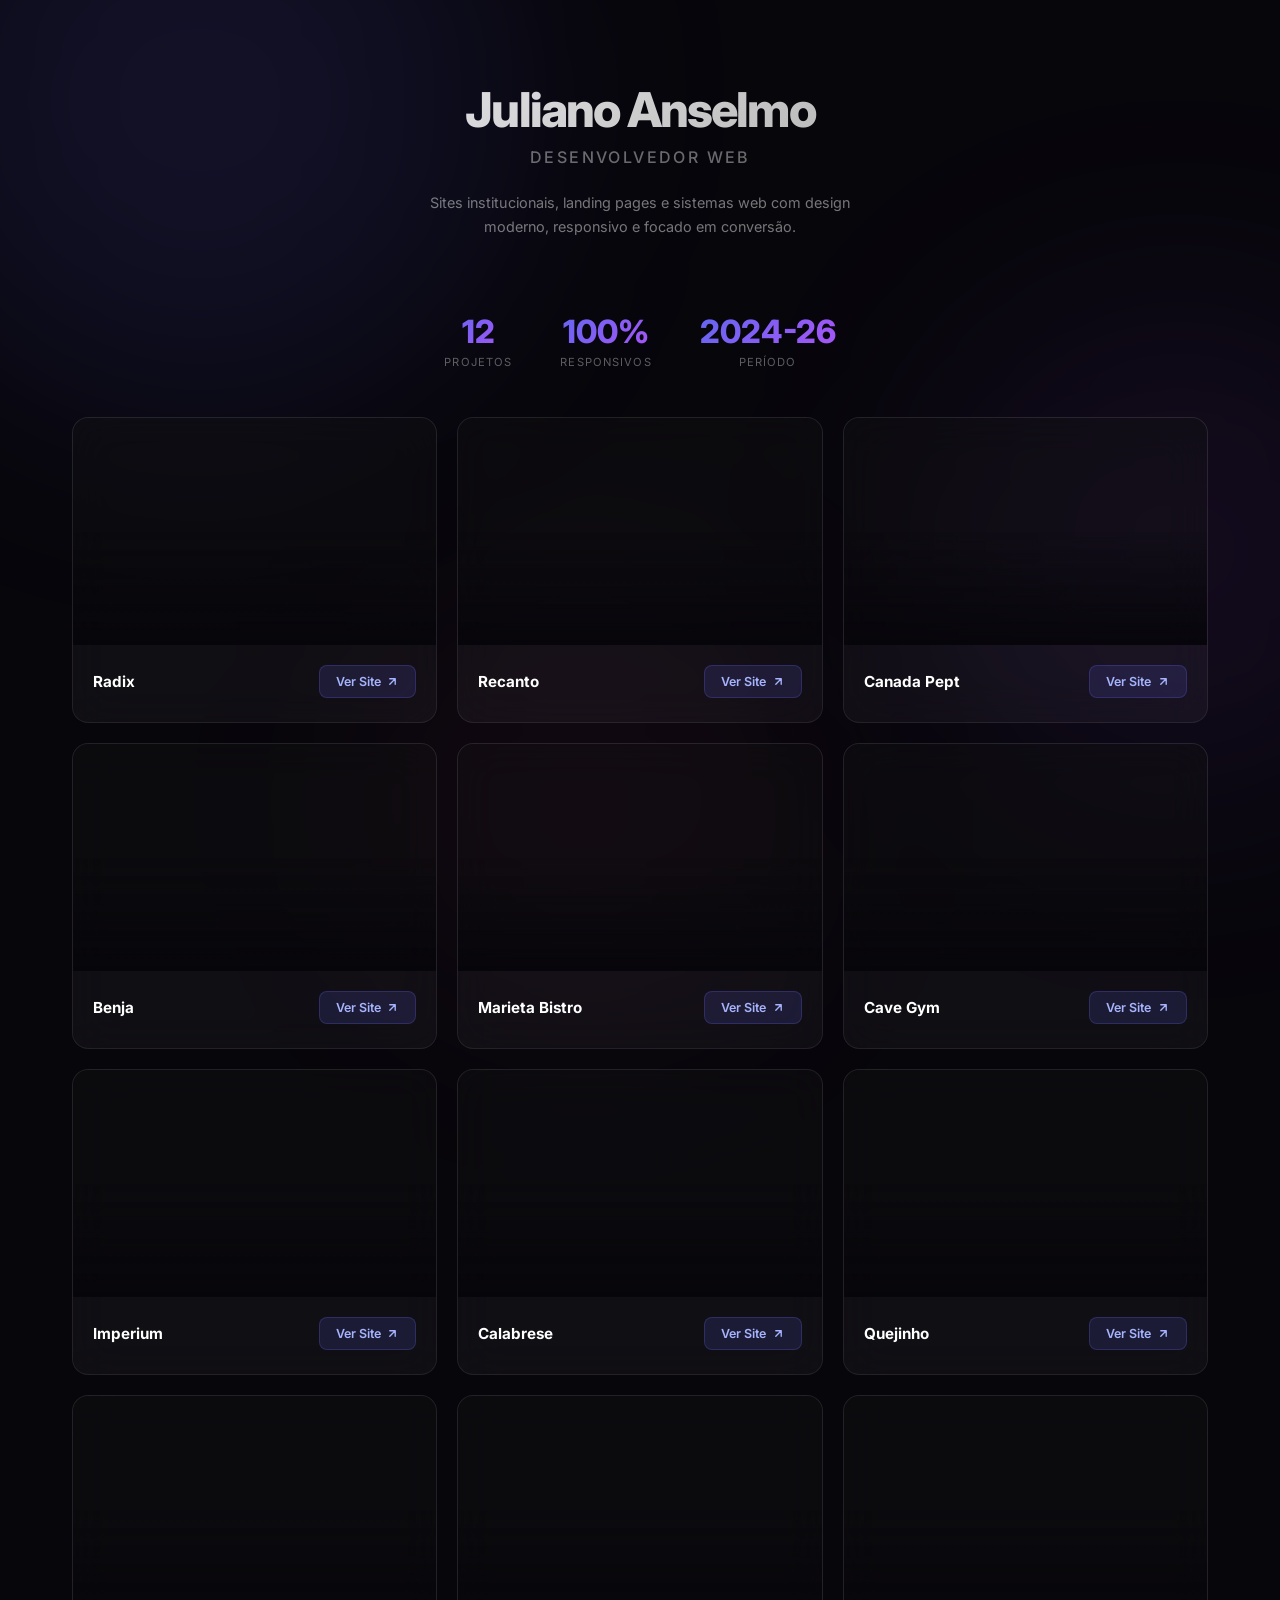
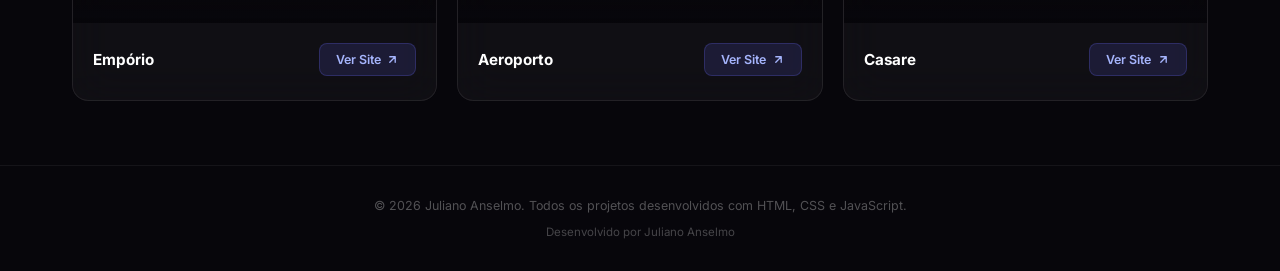
==== index.html @ f061ccf8 "Adiciona crédito 'Desenvolvido por Juliano Anselmo' no rodapé Link direciona para o portfólio. Estil" ====
<!DOCTYPE html>
<html lang="pt-BR">
<head>
  <meta charset="UTF-8">
  <meta name="viewport" content="width=device-width, initial-scale=1.0">
  <title>Portfólio — Juliano Anselmo</title>
  <meta name="description" content="Portfólio de desenvolvimento web de Juliano Anselmo. Sites institucionais, landing pages e sistemas web.">
  <link rel="stylesheet" href="style.css">
</head>
<body>

  <div class="bg-glow bg-glow--1"></div>
  <div class="bg-glow bg-glow--2"></div>
  <div class="bg-glow bg-glow--3"></div>

  <header class="header">
    <h1 class="header__name">Juliano Anselmo</h1>
    <p class="header__role">Desenvolvedor Web</p>
    <p class="header__desc">Sites institucionais, landing pages e sistemas web com design moderno, responsivo e focado em conversão.</p>
  </header>

  <div class="counter">
    <div class="counter__item">
      <div class="counter__number">12</div>
      <div class="counter__label">Projetos</div>
    </div>
    <div class="counter__item">
      <div class="counter__number">100%</div>
      <div class="counter__label">Responsivos</div>
    </div>
    <div class="counter__item">
      <div class="counter__number">2024-26</div>
      <div class="counter__label">Período</div>
    </div>
  </div>

  <main class="grid">

    <div class="card">
      <div class="card__preview">
        <iframe class="card__iframe" src="https://julianoanselmo.github.io/radix/" loading="lazy" sandbox="allow-same-origin" title="Radix"></iframe>
        <div class="card__overlay"></div>
      </div>
      <div class="card__body">
        <div>
          <div class="card__name">Radix</div>

        </div>
        <a href="https://julianoanselmo.github.io/radix/" target="_blank" rel="noopener" class="card__btn">
          Ver Site
          <svg viewBox="0 0 24 24" fill="none" stroke="currentColor" stroke-width="2.5" stroke-linecap="round" stroke-linejoin="round"><path d="M7 17L17 7M17 7H7M17 7V17"/></svg>
        </a>
      </div>
    </div>

    <div class="card">
      <div class="card__preview">
        <iframe class="card__iframe" src="https://julianoanselmo.github.io/recanto/" loading="lazy" sandbox="allow-same-origin" title="Recanto"></iframe>
        <div class="card__overlay"></div>
      </div>
      <div class="card__body">
        <div>
          <div class="card__name">Recanto</div>

        </div>
        <a href="https://julianoanselmo.github.io/recanto/" target="_blank" rel="noopener" class="card__btn">
          Ver Site
          <svg viewBox="0 0 24 24" fill="none" stroke="currentColor" stroke-width="2.5" stroke-linecap="round" stroke-linejoin="round"><path d="M7 17L17 7M17 7H7M17 7V17"/></svg>
        </a>
      </div>
    </div>

    <div class="card">
      <div class="card__preview">
        <iframe class="card__iframe" src="https://julianoanselmo.github.io/canada/" loading="lazy" sandbox="allow-same-origin" title="Canada Pept"></iframe>
        <div class="card__overlay"></div>
      </div>
      <div class="card__body">
        <div>
          <div class="card__name">Canada Pept</div>

        </div>
        <a href="https://julianoanselmo.github.io/canada/" target="_blank" rel="noopener" class="card__btn">
          Ver Site
          <svg viewBox="0 0 24 24" fill="none" stroke="currentColor" stroke-width="2.5" stroke-linecap="round" stroke-linejoin="round"><path d="M7 17L17 7M17 7H7M17 7V17"/></svg>
        </a>
      </div>
    </div>

    <div class="card">
      <div class="card__preview">
        <iframe class="card__iframe" src="https://julianoanselmo.github.io/benja/" loading="lazy" sandbox="allow-same-origin" title="Benja"></iframe>
        <div class="card__overlay"></div>
      </div>
      <div class="card__body">
        <div>
          <div class="card__name">Benja</div>

        </div>
        <a href="https://julianoanselmo.github.io/benja/" target="_blank" rel="noopener" class="card__btn">
          Ver Site
          <svg viewBox="0 0 24 24" fill="none" stroke="currentColor" stroke-width="2.5" stroke-linecap="round" stroke-linejoin="round"><path d="M7 17L17 7M17 7H7M17 7V17"/></svg>
        </a>
      </div>
    </div>

    <div class="card">
      <div class="card__preview">
        <iframe class="card__iframe" src="https://julianoanselmo.github.io/marietabistro/" loading="lazy" sandbox="allow-same-origin" title="Marieta Bistro"></iframe>
        <div class="card__overlay"></div>
      </div>
      <div class="card__body">
        <div>
          <div class="card__name">Marieta Bistro</div>

        </div>
        <a href="https://julianoanselmo.github.io/marietabistro/" target="_blank" rel="noopener" class="card__btn">
          Ver Site
          <svg viewBox="0 0 24 24" fill="none" stroke="currentColor" stroke-width="2.5" stroke-linecap="round" stroke-linejoin="round"><path d="M7 17L17 7M17 7H7M17 7V17"/></svg>
        </a>
      </div>
    </div>

    <div class="card">
      <div class="card__preview">
        <iframe class="card__iframe" src="https://julianoanselmo.github.io/cavegym/" loading="lazy" sandbox="allow-same-origin" title="Cave Gym"></iframe>
        <div class="card__overlay"></div>
      </div>
      <div class="card__body">
        <div>
          <div class="card__name">Cave Gym</div>

        </div>
        <a href="https://julianoanselmo.github.io/cavegym/" target="_blank" rel="noopener" class="card__btn">
          Ver Site
          <svg viewBox="0 0 24 24" fill="none" stroke="currentColor" stroke-width="2.5" stroke-linecap="round" stroke-linejoin="round"><path d="M7 17L17 7M17 7H7M17 7V17"/></svg>
        </a>
      </div>
    </div>

    <div class="card">
      <div class="card__preview">
        <iframe class="card__iframe" src="https://julianoanselmo.github.io/imperium/" loading="lazy" sandbox="allow-same-origin" title="Imperium"></iframe>
        <div class="card__overlay"></div>
      </div>
      <div class="card__body">
        <div>
          <div class="card__name">Imperium</div>

        </div>
        <a href="https://julianoanselmo.github.io/imperium/" target="_blank" rel="noopener" class="card__btn">
          Ver Site
          <svg viewBox="0 0 24 24" fill="none" stroke="currentColor" stroke-width="2.5" stroke-linecap="round" stroke-linejoin="round"><path d="M7 17L17 7M17 7H7M17 7V17"/></svg>
        </a>
      </div>
    </div>

    <div class="card">
      <div class="card__preview">
        <iframe class="card__iframe" src="https://julianoanselmo.github.io/calabrese/" loading="lazy" sandbox="allow-same-origin" title="Calabrese"></iframe>
        <div class="card__overlay"></div>
      </div>
      <div class="card__body">
        <div>
          <div class="card__name">Calabrese</div>

        </div>
        <a href="https://julianoanselmo.github.io/calabrese/" target="_blank" rel="noopener" class="card__btn">
          Ver Site
          <svg viewBox="0 0 24 24" fill="none" stroke="currentColor" stroke-width="2.5" stroke-linecap="round" stroke-linejoin="round"><path d="M7 17L17 7M17 7H7M17 7V17"/></svg>
        </a>
      </div>
    </div>

    <div class="card">
      <div class="card__preview">
        <iframe class="card__iframe" src="https://julianoanselmo.github.io/quejinho/" loading="lazy" sandbox="allow-same-origin" title="Quejinho"></iframe>
        <div class="card__overlay"></div>
      </div>
      <div class="card__body">
        <div>
          <div class="card__name">Quejinho</div>

        </div>
        <a href="https://julianoanselmo.github.io/quejinho/" target="_blank" rel="noopener" class="card__btn">
          Ver Site
          <svg viewBox="0 0 24 24" fill="none" stroke="currentColor" stroke-width="2.5" stroke-linecap="round" stroke-linejoin="round"><path d="M7 17L17 7M17 7H7M17 7V17"/></svg>
        </a>
      </div>
    </div>

    <div class="card">
      <div class="card__preview">
        <iframe class="card__iframe" src="https://julianoanselmo.github.io/emporio/" loading="lazy" sandbox="allow-same-origin" title="Empório"></iframe>
        <div class="card__overlay"></div>
      </div>
      <div class="card__body">
        <div>
          <div class="card__name">Empório</div>

        </div>
        <a href="https://julianoanselmo.github.io/emporio/" target="_blank" rel="noopener" class="card__btn">
          Ver Site
          <svg viewBox="0 0 24 24" fill="none" stroke="currentColor" stroke-width="2.5" stroke-linecap="round" stroke-linejoin="round"><path d="M7 17L17 7M17 7H7M17 7V17"/></svg>
        </a>
      </div>
    </div>

    <div class="card">
      <div class="card__preview">
        <iframe class="card__iframe" src="https://julianoanselmo.github.io/aeroporto/" loading="lazy" sandbox="allow-same-origin" title="Aeroporto"></iframe>
        <div class="card__overlay"></div>
      </div>
      <div class="card__body">
        <div>
          <div class="card__name">Aeroporto</div>

        </div>
        <a href="https://julianoanselmo.github.io/aeroporto/" target="_blank" rel="noopener" class="card__btn">
          Ver Site
          <svg viewBox="0 0 24 24" fill="none" stroke="currentColor" stroke-width="2.5" stroke-linecap="round" stroke-linejoin="round"><path d="M7 17L17 7M17 7H7M17 7V17"/></svg>
        </a>
      </div>
    </div>

    <div class="card">
      <div class="card__preview">
        <iframe class="card__iframe" src="https://julianoanselmo.github.io/casare/" loading="lazy" sandbox="allow-same-origin" title="Casare"></iframe>
        <div class="card__overlay"></div>
      </div>
      <div class="card__body">
        <div>
          <div class="card__name">Casare</div>

        </div>
        <a href="https://julianoanselmo.github.io/casare/" target="_blank" rel="noopener" class="card__btn">
          Ver Site
          <svg viewBox="0 0 24 24" fill="none" stroke="currentColor" stroke-width="2.5" stroke-linecap="round" stroke-linejoin="round"><path d="M7 17L17 7M17 7H7M17 7V17"/></svg>
        </a>
      </div>
    </div>

  </main>

  <footer class="footer">
    <p>&copy; 2026 Juliano Anselmo. Todos os projetos desenvolvidos com HTML, CSS e JavaScript.</p>
    <p class="footer__dev"><a href="https://julianoanselmo.github.io/portifolio/" target="_blank" rel="noopener">Desenvolvido por Juliano Anselmo</a></p>
  </footer>

</body>
</html>
---- style.css ----
@import url('https://fonts.googleapis.com/css2?family=Inter:wght@400;500;600;700;800&display=swap');

* { box-sizing: border-box; margin: 0; padding: 0; }

:root {
  --bg: #07060b;
  --text: #f0f0f5;
  --text-muted: rgba(255,255,255,0.4);
  --glass: rgba(255,255,255,0.04);
  --glass-border: rgba(255,255,255,0.08);
  --accent: #6366f1;
  --accent-light: #a5b4fc;
  --radius: 16px;
}

body {
  font-family: 'Inter', sans-serif;
  background: var(--bg);
  color: var(--text);
  -webkit-font-smoothing: antialiased;
  min-height: 100vh;
  overflow-x: hidden;
}

/* Background gradient blobs */
.bg-glow {
  position: fixed;
  border-radius: 50%;
  filter: blur(120px);
  pointer-events: none;
  z-index: 0;
}

.bg-glow--1 {
  width: 600px;
  height: 600px;
  top: -200px;
  left: -100px;
  background: rgba(99,102,241,0.12);
}

.bg-glow--2 {
  width: 500px;
  height: 500px;
  top: 300px;
  right: -150px;
  background: rgba(168,85,247,0.08);
}

.bg-glow--3 {
  width: 400px;
  height: 400px;
  bottom: -100px;
  left: 30%;
  background: rgba(236,72,153,0.06);
}

/* Header */
.header {
  position: relative;
  z-index: 1;
  text-align: center;
  padding: 5rem 2rem 2rem;
}

.header__name {
  font-size: 3rem;
  font-weight: 800;
  letter-spacing: -0.04em;
  background: linear-gradient(135deg, #ffffff 0%, rgba(255,255,255,0.6) 100%);
  -webkit-background-clip: text;
  -webkit-text-fill-color: transparent;
  background-clip: text;
}

.header__role {
  font-size: 1rem;
  color: var(--text-muted);
  margin-top: 0.5rem;
  font-weight: 500;
  text-transform: uppercase;
  letter-spacing: 0.15em;
}

.header__desc {
  max-width: 480px;
  margin: 1.5rem auto 0;
  color: rgba(255,255,255,0.45);
  font-size: 0.9rem;
  line-height: 1.7;
}

/* Counter */
.counter {
  position: relative;
  z-index: 1;
  display: flex;
  justify-content: center;
  gap: 3rem;
  padding: 2.5rem 2rem 3rem;
}

.counter__item {
  text-align: center;
}

.counter__number {
  font-size: 2rem;
  font-weight: 800;
  background: linear-gradient(135deg, #6366f1, #a855f7);
  -webkit-background-clip: text;
  -webkit-text-fill-color: transparent;
  background-clip: text;
}

.counter__label {
  font-size: 0.7rem;
  color: rgba(255,255,255,0.35);
  text-transform: uppercase;
  letter-spacing: 0.1em;
  margin-top: 0.25rem;
}

/* Grid */
.grid {
  position: relative;
  z-index: 1;
  max-width: 1200px;
  margin: 0 auto;
  padding: 0 2rem 4rem;
  display: grid;
  grid-template-columns: repeat(3, 1fr);
  gap: 1.25rem;
}

/* Card */
.card {
  background: var(--glass);
  backdrop-filter: blur(20px);
  -webkit-backdrop-filter: blur(20px);
  border: 1px solid var(--glass-border);
  border-radius: var(--radius);
  overflow: hidden;
  transition: transform 0.4s cubic-bezier(0.16,1,0.3,1), border-color 0.3s ease, box-shadow 0.4s ease;
}

.card:hover {
  transform: translateY(-8px);
  border-color: rgba(99,102,241,0.4);
  box-shadow: 0 20px 60px rgba(99,102,241,0.15), 0 0 0 1px rgba(99,102,241,0.1);
}

.card__preview {
  position: relative;
  width: 100%;
  aspect-ratio: 16/10;
  overflow: hidden;
  background: rgba(0,0,0,0.3);
}

.card__iframe {
  width: 200%;
  height: 200%;
  border: none;
  transform: scale(0.5);
  transform-origin: top left;
  pointer-events: none;
}

.card__overlay {
  position: absolute;
  inset: 0;
  background: linear-gradient(180deg, transparent 50%, rgba(7,6,11,0.9) 100%);
}

.card__body {
  padding: 1.25rem 1.25rem 1.5rem;
  display: flex;
  align-items: center;
  justify-content: space-between;
  gap: 1rem;
}

.card__name {
  font-size: 0.95rem;
  font-weight: 700;
  color: #fff;
}

.card__btn {
  display: inline-flex;
  align-items: center;
  gap: 0.35rem;
  padding: 0.5rem 1rem;
  background: rgba(99,102,241,0.15);
  color: var(--accent-light);
  font-size: 0.78rem;
  font-weight: 600;
  border-radius: 8px;
  text-decoration: none;
  white-space: nowrap;
  border: 1px solid rgba(99,102,241,0.25);
  transition: all 0.25s ease;
  flex-shrink: 0;
}

.card__btn:hover {
  background: rgba(99,102,241,0.3);
  border-color: rgba(99,102,241,0.5);
  color: #fff;
  box-shadow: 0 4px 20px rgba(99,102,241,0.2);
}

.card__btn svg {
  width: 13px;
  height: 13px;
}

/* Footer */
.footer {
  position: relative;
  z-index: 1;
  text-align: center;
  padding: 2rem;
  border-top: 1px solid rgba(255,255,255,0.06);
  color: rgba(255,255,255,0.3);
  font-size: 0.78rem;
}

.footer__dev {
  margin-top: 0.75rem;
  font-size: 0.72rem;
}

.footer__dev a {
  color: rgba(255,255,255,0.25);
  text-decoration: none;
  transition: color 0.25s ease;
}

.footer__dev a:hover {
  color: var(--accent-light);
}

/* Responsive */
@media (max-width: 900px) {
  .grid {
    grid-template-columns: repeat(2, 1fr);
  }
}

@media (max-width: 580px) {
  .header {
    padding: 3rem 1.25rem 1.5rem;
  }

  .header__name {
    font-size: 2.2rem;
  }

  .header__desc {
    font-size: 0.85rem;
  }

  .counter {
    gap: 2rem;
    padding: 1.5rem 1.25rem 2rem;
  }

  .counter__number {
    font-size: 1.6rem;
  }

  .grid {
    grid-template-columns: 1fr;
    padding: 0 1.25rem 3rem;
    gap: 1rem;
  }

  .card__body {
    flex-direction: column;
    align-items: flex-start;
  }

  .card__btn {
    width: 100%;
    justify-content: center;
  }
}
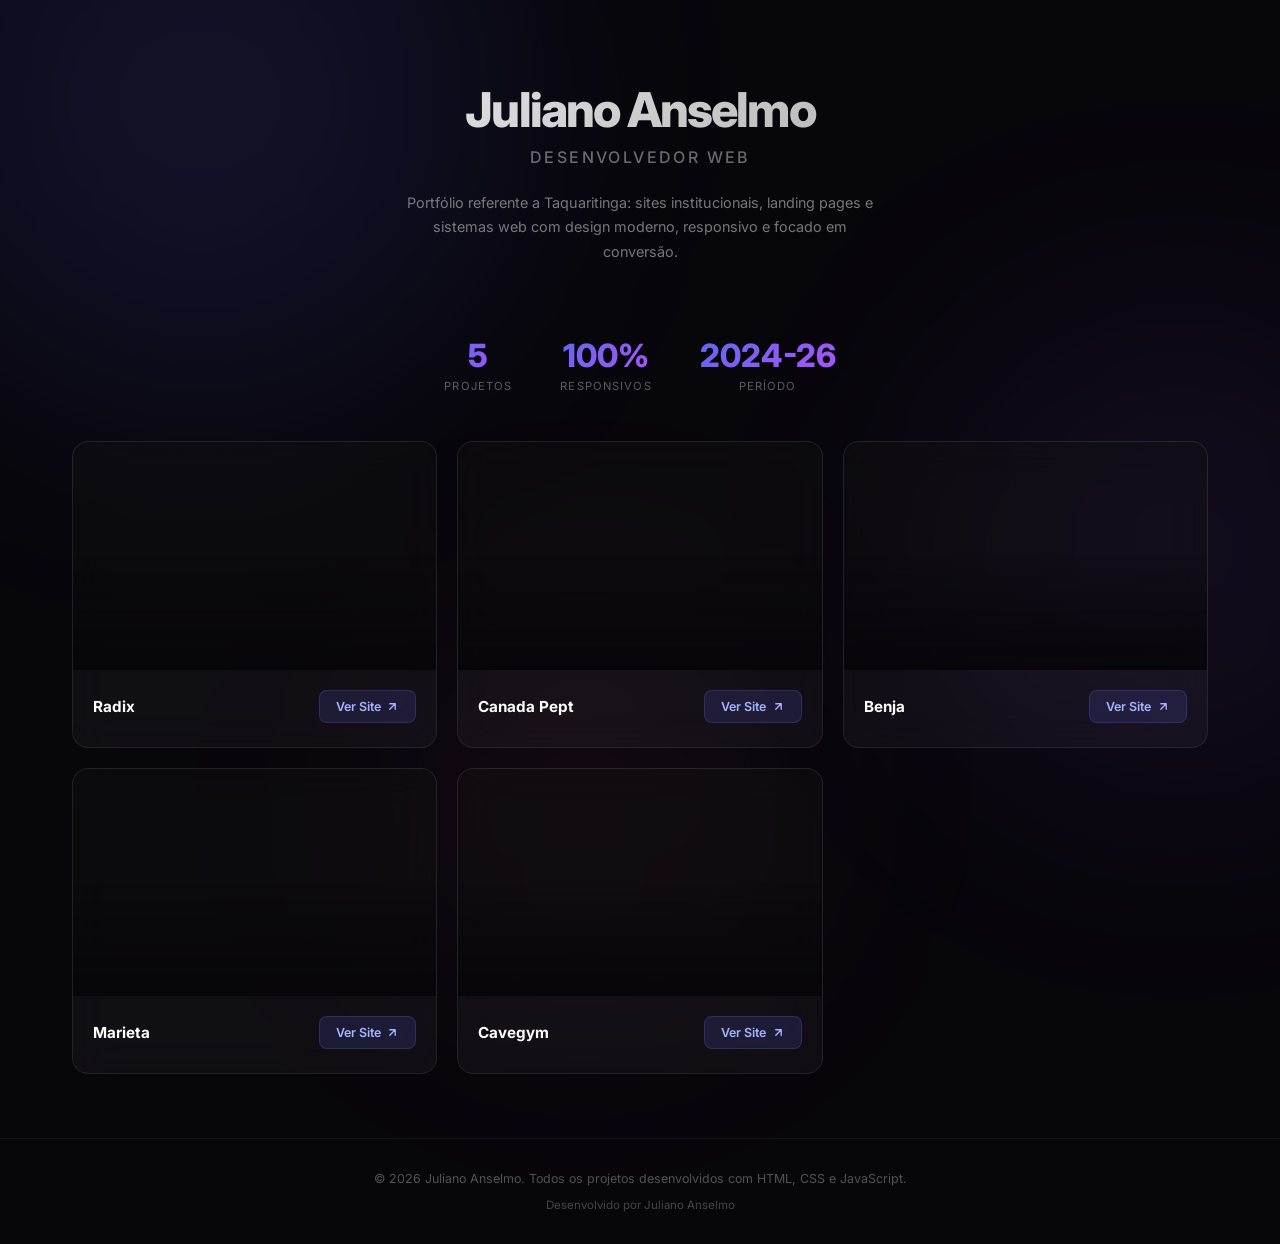
==== commit 1b54e9a7: "Atualiza portfólio para Taquaritinga e seleciona cinco projetos" ====
--- a/index.html
+++ b/index.html
@@ -16,12 +16,12 @@
   <header class="header">
     <h1 class="header__name">Juliano Anselmo</h1>
     <p class="header__role">Desenvolvedor Web</p>
-    <p class="header__desc">Sites institucionais, landing pages e sistemas web com design moderno, responsivo e focado em conversão.</p>
+    <p class="header__desc">Portfólio referente a Taquaritinga: sites institucionais, landing pages e sistemas web com design moderno, responsivo e focado em conversão.</p>
   </header>
 
   <div class="counter">
     <div class="counter__item">
-      <div class="counter__number">12</div>
+      <div class="counter__number">5</div>
       <div class="counter__label">Projetos</div>
     </div>
     <div class="counter__item">
@@ -44,26 +44,8 @@
       <div class="card__body">
         <div>
           <div class="card__name">Radix</div>
-
         </div>
         <a href="https://julianoanselmo.github.io/radix/" target="_blank" rel="noopener" class="card__btn">
-          Ver Site
-          <svg viewBox="0 0 24 24" fill="none" stroke="currentColor" stroke-width="2.5" stroke-linecap="round" stroke-linejoin="round"><path d="M7 17L17 7M17 7H7M17 7V17"/></svg>
-        </a>
-      </div>
-    </div>
-
-    <div class="card">
-      <div class="card__preview">
-        <iframe class="card__iframe" src="https://julianoanselmo.github.io/recanto/" loading="lazy" sandbox="allow-same-origin" title="Recanto"></iframe>
-        <div class="card__overlay"></div>
-      </div>
-      <div class="card__body">
-        <div>
-          <div class="card__name">Recanto</div>
-
-        </div>
-        <a href="https://julianoanselmo.github.io/recanto/" target="_blank" rel="noopener" class="card__btn">
           Ver Site
           <svg viewBox="0 0 24 24" fill="none" stroke="currentColor" stroke-width="2.5" stroke-linecap="round" stroke-linejoin="round"><path d="M7 17L17 7M17 7H7M17 7V17"/></svg>
         </a>
@@ -78,7 +60,6 @@
       <div class="card__body">
         <div>
           <div class="card__name">Canada Pept</div>
-
         </div>
         <a href="https://julianoanselmo.github.io/canada/" target="_blank" rel="noopener" class="card__btn">
           Ver Site
@@ -95,7 +76,6 @@
       <div class="card__body">
         <div>
           <div class="card__name">Benja</div>
-
         </div>
         <a href="https://julianoanselmo.github.io/benja/" target="_blank" rel="noopener" class="card__btn">
           Ver Site
@@ -106,13 +86,12 @@
 
     <div class="card">
       <div class="card__preview">
-        <iframe class="card__iframe" src="https://julianoanselmo.github.io/marietabistro/" loading="lazy" sandbox="allow-same-origin" title="Marieta Bistro"></iframe>
+        <iframe class="card__iframe" src="https://julianoanselmo.github.io/marietabistro/" loading="lazy" sandbox="allow-same-origin" title="Marieta"></iframe>
         <div class="card__overlay"></div>
       </div>
       <div class="card__body">
         <div>
-          <div class="card__name">Marieta Bistro</div>
-
+          <div class="card__name">Marieta</div>
         </div>
         <a href="https://julianoanselmo.github.io/marietabistro/" target="_blank" rel="noopener" class="card__btn">
           Ver Site
@@ -123,117 +102,14 @@
 
     <div class="card">
       <div class="card__preview">
-        <iframe class="card__iframe" src="https://julianoanselmo.github.io/cavegym/" loading="lazy" sandbox="allow-same-origin" title="Cave Gym"></iframe>
+        <iframe class="card__iframe" src="https://julianoanselmo.github.io/cavegym/" loading="lazy" sandbox="allow-same-origin" title="Cavegym"></iframe>
         <div class="card__overlay"></div>
       </div>
       <div class="card__body">
         <div>
-          <div class="card__name">Cave Gym</div>
-
+          <div class="card__name">Cavegym</div>
         </div>
         <a href="https://julianoanselmo.github.io/cavegym/" target="_blank" rel="noopener" class="card__btn">
-          Ver Site
-          <svg viewBox="0 0 24 24" fill="none" stroke="currentColor" stroke-width="2.5" stroke-linecap="round" stroke-linejoin="round"><path d="M7 17L17 7M17 7H7M17 7V17"/></svg>
-        </a>
-      </div>
-    </div>
-
-    <div class="card">
-      <div class="card__preview">
-        <iframe class="card__iframe" src="https://julianoanselmo.github.io/imperium/" loading="lazy" sandbox="allow-same-origin" title="Imperium"></iframe>
-        <div class="card__overlay"></div>
-      </div>
-      <div class="card__body">
-        <div>
-          <div class="card__name">Imperium</div>
-
-        </div>
-        <a href="https://julianoanselmo.github.io/imperium/" target="_blank" rel="noopener" class="card__btn">
-          Ver Site
-          <svg viewBox="0 0 24 24" fill="none" stroke="currentColor" stroke-width="2.5" stroke-linecap="round" stroke-linejoin="round"><path d="M7 17L17 7M17 7H7M17 7V17"/></svg>
-        </a>
-      </div>
-    </div>
-
-    <div class="card">
-      <div class="card__preview">
-        <iframe class="card__iframe" src="https://julianoanselmo.github.io/calabrese/" loading="lazy" sandbox="allow-same-origin" title="Calabrese"></iframe>
-        <div class="card__overlay"></div>
-      </div>
-      <div class="card__body">
-        <div>
-          <div class="card__name">Calabrese</div>
-
-        </div>
-        <a href="https://julianoanselmo.github.io/calabrese/" target="_blank" rel="noopener" class="card__btn">
-          Ver Site
-          <svg viewBox="0 0 24 24" fill="none" stroke="currentColor" stroke-width="2.5" stroke-linecap="round" stroke-linejoin="round"><path d="M7 17L17 7M17 7H7M17 7V17"/></svg>
-        </a>
-      </div>
-    </div>
-
-    <div class="card">
-      <div class="card__preview">
-        <iframe class="card__iframe" src="https://julianoanselmo.github.io/quejinho/" loading="lazy" sandbox="allow-same-origin" title="Quejinho"></iframe>
-        <div class="card__overlay"></div>
-      </div>
-      <div class="card__body">
-        <div>
-          <div class="card__name">Quejinho</div>
-
-        </div>
-        <a href="https://julianoanselmo.github.io/quejinho/" target="_blank" rel="noopener" class="card__btn">
-          Ver Site
-          <svg viewBox="0 0 24 24" fill="none" stroke="currentColor" stroke-width="2.5" stroke-linecap="round" stroke-linejoin="round"><path d="M7 17L17 7M17 7H7M17 7V17"/></svg>
-        </a>
-      </div>
-    </div>
-
-    <div class="card">
-      <div class="card__preview">
-        <iframe class="card__iframe" src="https://julianoanselmo.github.io/emporio/" loading="lazy" sandbox="allow-same-origin" title="Empório"></iframe>
-        <div class="card__overlay"></div>
-      </div>
-      <div class="card__body">
-        <div>
-          <div class="card__name">Empório</div>
-
-        </div>
-        <a href="https://julianoanselmo.github.io/emporio/" target="_blank" rel="noopener" class="card__btn">
-          Ver Site
-          <svg viewBox="0 0 24 24" fill="none" stroke="currentColor" stroke-width="2.5" stroke-linecap="round" stroke-linejoin="round"><path d="M7 17L17 7M17 7H7M17 7V17"/></svg>
-        </a>
-      </div>
-    </div>
-
-    <div class="card">
-      <div class="card__preview">
-        <iframe class="card__iframe" src="https://julianoanselmo.github.io/aeroporto/" loading="lazy" sandbox="allow-same-origin" title="Aeroporto"></iframe>
-        <div class="card__overlay"></div>
-      </div>
-      <div class="card__body">
-        <div>
-          <div class="card__name">Aeroporto</div>
-
-        </div>
-        <a href="https://julianoanselmo.github.io/aeroporto/" target="_blank" rel="noopener" class="card__btn">
-          Ver Site
-          <svg viewBox="0 0 24 24" fill="none" stroke="currentColor" stroke-width="2.5" stroke-linecap="round" stroke-linejoin="round"><path d="M7 17L17 7M17 7H7M17 7V17"/></svg>
-        </a>
-      </div>
-    </div>
-
-    <div class="card">
-      <div class="card__preview">
-        <iframe class="card__iframe" src="https://julianoanselmo.github.io/casare/" loading="lazy" sandbox="allow-same-origin" title="Casare"></iframe>
-        <div class="card__overlay"></div>
-      </div>
-      <div class="card__body">
-        <div>
-          <div class="card__name">Casare</div>
-
-        </div>
-        <a href="https://julianoanselmo.github.io/casare/" target="_blank" rel="noopener" class="card__btn">
           Ver Site
           <svg viewBox="0 0 24 24" fill="none" stroke="currentColor" stroke-width="2.5" stroke-linecap="round" stroke-linejoin="round"><path d="M7 17L17 7M17 7H7M17 7V17"/></svg>
         </a>
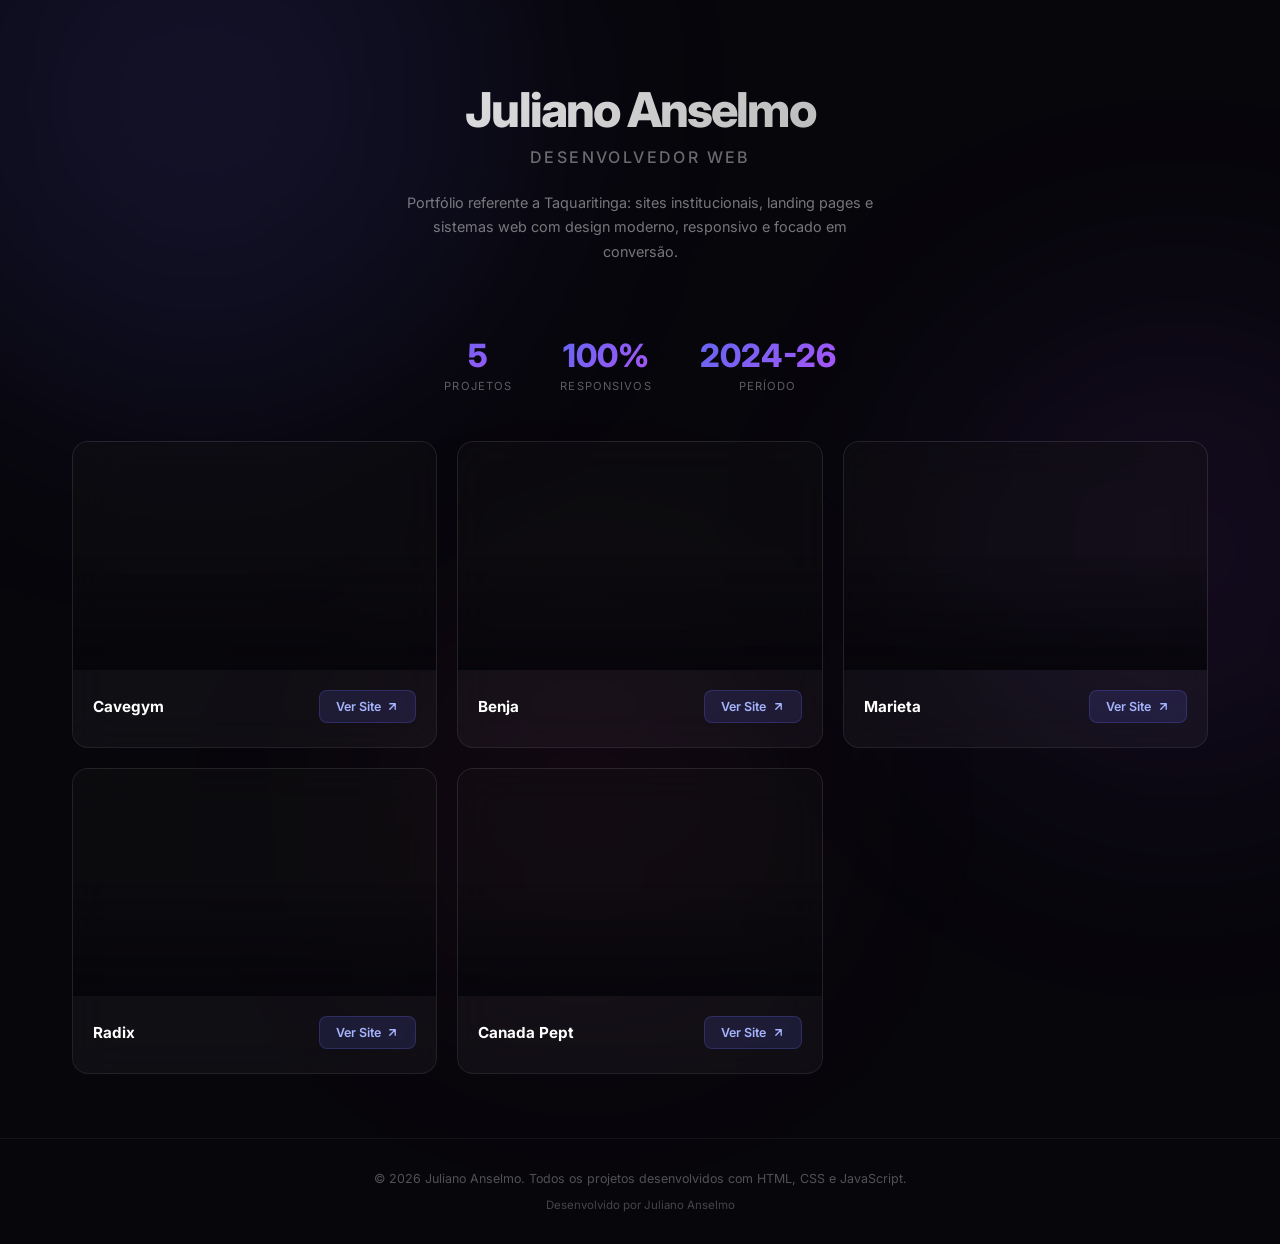
==== commit f9851028: "Reordena cards com Cavegym primeiro e Canada Pept por último" ====
--- a/index.html
+++ b/index.html
@@ -38,30 +38,14 @@
 
     <div class="card">
       <div class="card__preview">
-        <iframe class="card__iframe" src="https://julianoanselmo.github.io/radix/" loading="lazy" sandbox="allow-same-origin" title="Radix"></iframe>
+        <iframe class="card__iframe" src="https://julianoanselmo.github.io/cavegym/" loading="lazy" sandbox="allow-same-origin" title="Cavegym"></iframe>
         <div class="card__overlay"></div>
       </div>
       <div class="card__body">
         <div>
-          <div class="card__name">Radix</div>
+          <div class="card__name">Cavegym</div>
         </div>
-        <a href="https://julianoanselmo.github.io/radix/" target="_blank" rel="noopener" class="card__btn">
-          Ver Site
-          <svg viewBox="0 0 24 24" fill="none" stroke="currentColor" stroke-width="2.5" stroke-linecap="round" stroke-linejoin="round"><path d="M7 17L17 7M17 7H7M17 7V17"/></svg>
-        </a>
-      </div>
-    </div>
-
-    <div class="card">
-      <div class="card__preview">
-        <iframe class="card__iframe" src="https://julianoanselmo.github.io/canada/" loading="lazy" sandbox="allow-same-origin" title="Canada Pept"></iframe>
-        <div class="card__overlay"></div>
-      </div>
-      <div class="card__body">
-        <div>
-          <div class="card__name">Canada Pept</div>
-        </div>
-        <a href="https://julianoanselmo.github.io/canada/" target="_blank" rel="noopener" class="card__btn">
+        <a href="https://julianoanselmo.github.io/cavegym/" target="_blank" rel="noopener" class="card__btn">
           Ver Site
           <svg viewBox="0 0 24 24" fill="none" stroke="currentColor" stroke-width="2.5" stroke-linecap="round" stroke-linejoin="round"><path d="M7 17L17 7M17 7H7M17 7V17"/></svg>
         </a>
@@ -102,14 +86,30 @@
 
     <div class="card">
       <div class="card__preview">
-        <iframe class="card__iframe" src="https://julianoanselmo.github.io/cavegym/" loading="lazy" sandbox="allow-same-origin" title="Cavegym"></iframe>
+        <iframe class="card__iframe" src="https://julianoanselmo.github.io/radix/" loading="lazy" sandbox="allow-same-origin" title="Radix"></iframe>
         <div class="card__overlay"></div>
       </div>
       <div class="card__body">
         <div>
-          <div class="card__name">Cavegym</div>
+          <div class="card__name">Radix</div>
         </div>
-        <a href="https://julianoanselmo.github.io/cavegym/" target="_blank" rel="noopener" class="card__btn">
+        <a href="https://julianoanselmo.github.io/radix/" target="_blank" rel="noopener" class="card__btn">
+          Ver Site
+          <svg viewBox="0 0 24 24" fill="none" stroke="currentColor" stroke-width="2.5" stroke-linecap="round" stroke-linejoin="round"><path d="M7 17L17 7M17 7H7M17 7V17"/></svg>
+        </a>
+      </div>
+    </div>
+
+    <div class="card">
+      <div class="card__preview">
+        <iframe class="card__iframe" src="https://julianoanselmo.github.io/canada/" loading="lazy" sandbox="allow-same-origin" title="Canada Pept"></iframe>
+        <div class="card__overlay"></div>
+      </div>
+      <div class="card__body">
+        <div>
+          <div class="card__name">Canada Pept</div>
+        </div>
+        <a href="https://julianoanselmo.github.io/canada/" target="_blank" rel="noopener" class="card__btn">
           Ver Site
           <svg viewBox="0 0 24 24" fill="none" stroke="currentColor" stroke-width="2.5" stroke-linecap="round" stroke-linejoin="round"><path d="M7 17L17 7M17 7H7M17 7V17"/></svg>
         </a>
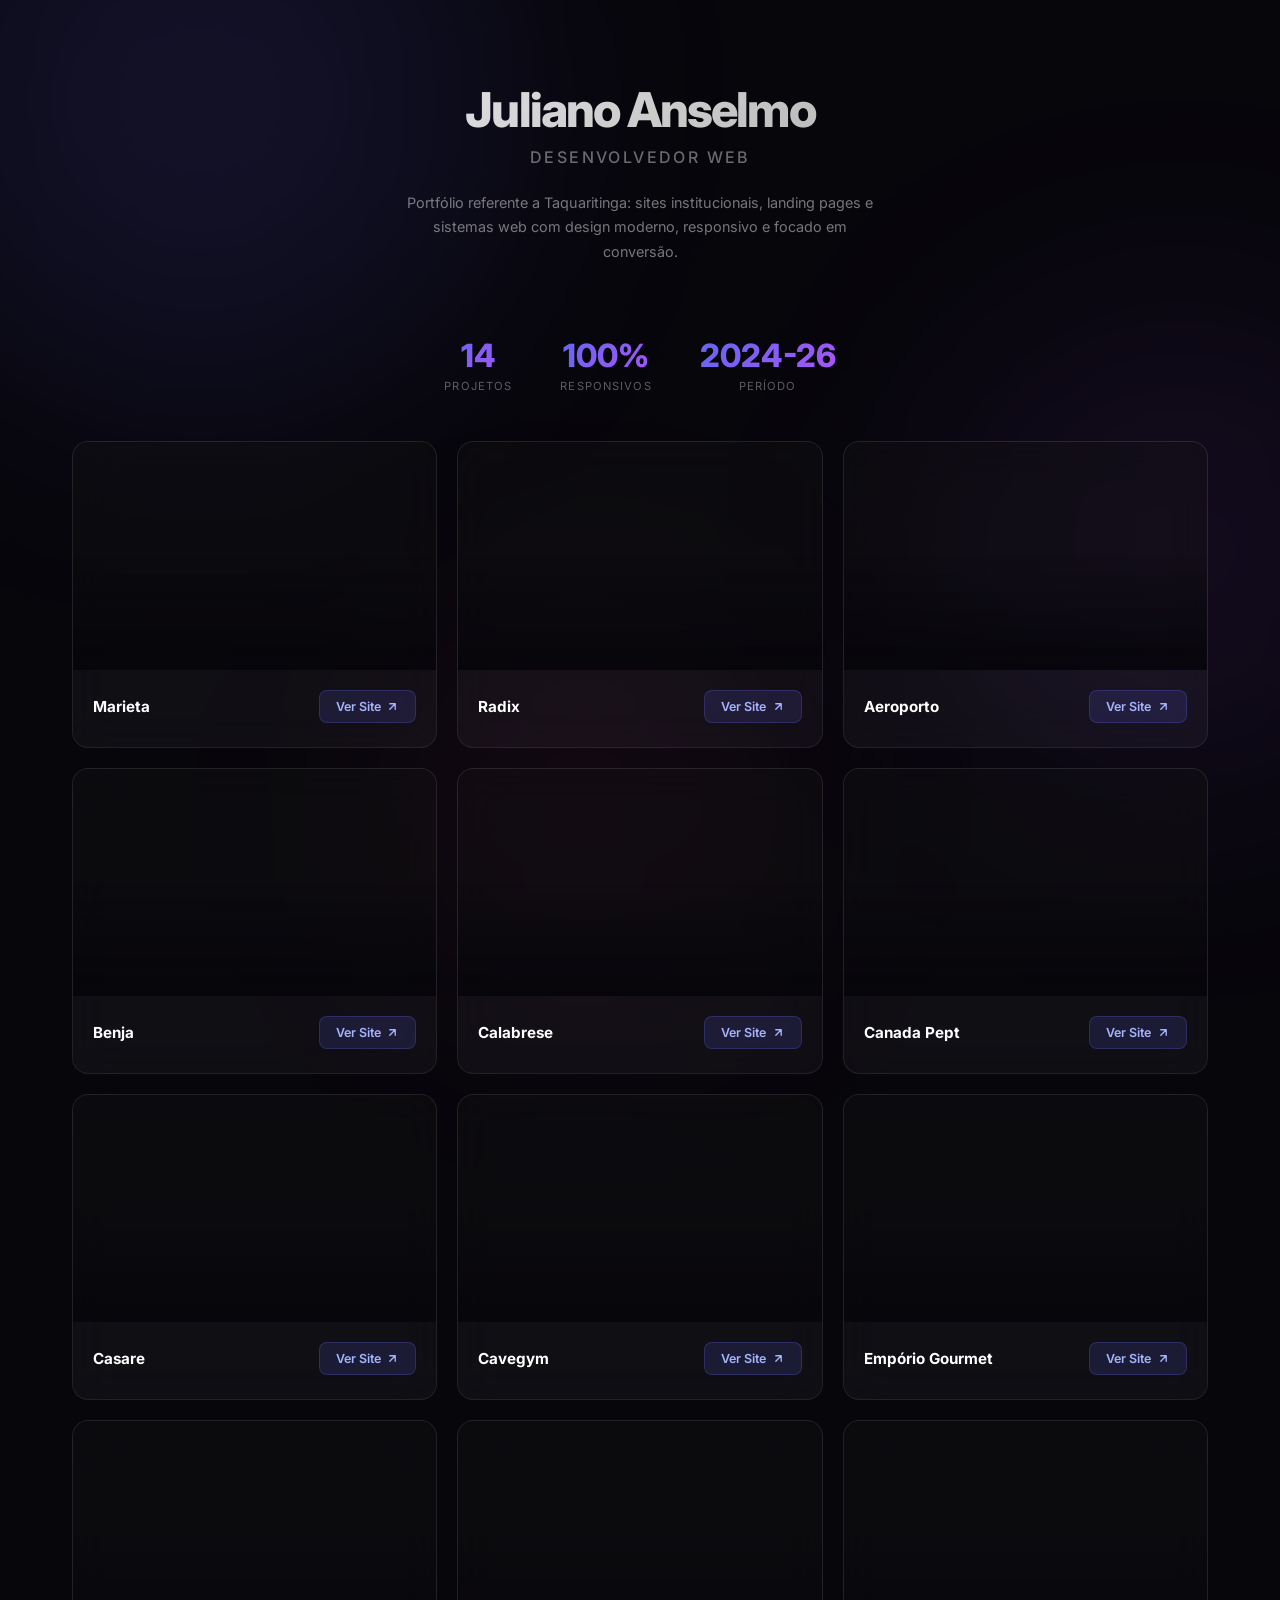
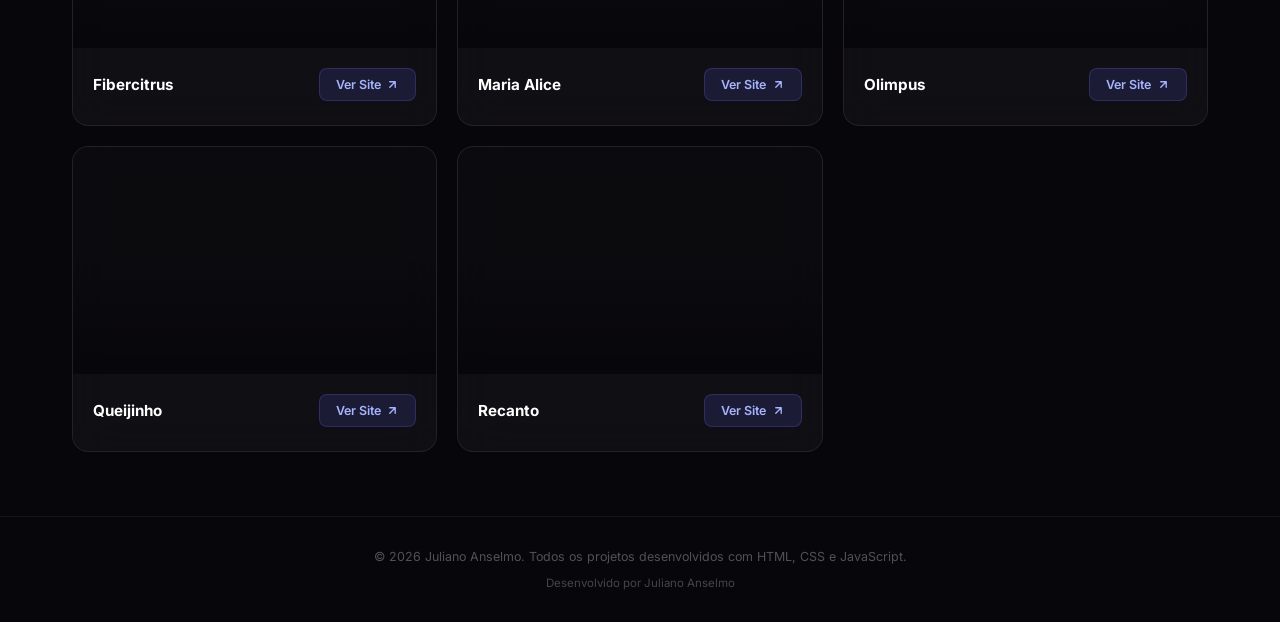
==== commit e67f6d9d: "Adiciona todos os repositórios de clientes e protótipos (exclui Impérios)" ====
--- a/index.html
+++ b/index.html
@@ -21,7 +21,7 @@
 
   <div class="counter">
     <div class="counter__item">
-      <div class="counter__number">5</div>
+      <div class="counter__number">14</div>
       <div class="counter__label">Projetos</div>
     </div>
     <div class="counter__item">
@@ -36,6 +36,120 @@
 
   <main class="grid">
 
+    <!-- Clientes -->
+    <div class="card">
+      <div class="card__preview">
+        <iframe class="card__iframe" src="https://julianoanselmo.github.io/marietabistro/" loading="lazy" sandbox="allow-same-origin" title="Marieta"></iframe>
+        <div class="card__overlay"></div>
+      </div>
+      <div class="card__body">
+        <div>
+          <div class="card__name">Marieta</div>
+        </div>
+        <a href="https://julianoanselmo.github.io/marietabistro/" target="_blank" rel="noopener" class="card__btn">
+          Ver Site
+          <svg viewBox="0 0 24 24" fill="none" stroke="currentColor" stroke-width="2.5" stroke-linecap="round" stroke-linejoin="round"><path d="M7 17L17 7M17 7H7M17 7V17"/></svg>
+        </a>
+      </div>
+    </div>
+
+    <div class="card">
+      <div class="card__preview">
+        <iframe class="card__iframe" src="https://julianoanselmo.github.io/radix/" loading="lazy" sandbox="allow-same-origin" title="Radix"></iframe>
+        <div class="card__overlay"></div>
+      </div>
+      <div class="card__body">
+        <div>
+          <div class="card__name">Radix</div>
+        </div>
+        <a href="https://julianoanselmo.github.io/radix/" target="_blank" rel="noopener" class="card__btn">
+          Ver Site
+          <svg viewBox="0 0 24 24" fill="none" stroke="currentColor" stroke-width="2.5" stroke-linecap="round" stroke-linejoin="round"><path d="M7 17L17 7M17 7H7M17 7V17"/></svg>
+        </a>
+      </div>
+    </div>
+
+    <!-- Protótipos -->
+    <div class="card">
+      <div class="card__preview">
+        <iframe class="card__iframe" src="https://julianoanselmo.github.io/aeroporto/" loading="lazy" sandbox="allow-same-origin" title="Aeroporto"></iframe>
+        <div class="card__overlay"></div>
+      </div>
+      <div class="card__body">
+        <div>
+          <div class="card__name">Aeroporto</div>
+        </div>
+        <a href="https://julianoanselmo.github.io/aeroporto/" target="_blank" rel="noopener" class="card__btn">
+          Ver Site
+          <svg viewBox="0 0 24 24" fill="none" stroke="currentColor" stroke-width="2.5" stroke-linecap="round" stroke-linejoin="round"><path d="M7 17L17 7M17 7H7M17 7V17"/></svg>
+        </a>
+      </div>
+    </div>
+
+    <div class="card">
+      <div class="card__preview">
+        <iframe class="card__iframe" src="https://julianoanselmo.github.io/benja/" loading="lazy" sandbox="allow-same-origin" title="Benja"></iframe>
+        <div class="card__overlay"></div>
+      </div>
+      <div class="card__body">
+        <div>
+          <div class="card__name">Benja</div>
+        </div>
+        <a href="https://julianoanselmo.github.io/benja/" target="_blank" rel="noopener" class="card__btn">
+          Ver Site
+          <svg viewBox="0 0 24 24" fill="none" stroke="currentColor" stroke-width="2.5" stroke-linecap="round" stroke-linejoin="round"><path d="M7 17L17 7M17 7H7M17 7V17"/></svg>
+        </a>
+      </div>
+    </div>
+
+    <div class="card">
+      <div class="card__preview">
+        <iframe class="card__iframe" src="https://julianoanselmo.github.io/calabrese/" loading="lazy" sandbox="allow-same-origin" title="Calabrese"></iframe>
+        <div class="card__overlay"></div>
+      </div>
+      <div class="card__body">
+        <div>
+          <div class="card__name">Calabrese</div>
+        </div>
+        <a href="https://julianoanselmo.github.io/calabrese/" target="_blank" rel="noopener" class="card__btn">
+          Ver Site
+          <svg viewBox="0 0 24 24" fill="none" stroke="currentColor" stroke-width="2.5" stroke-linecap="round" stroke-linejoin="round"><path d="M7 17L17 7M17 7H7M17 7V17"/></svg>
+        </a>
+      </div>
+    </div>
+
+    <div class="card">
+      <div class="card__preview">
+        <iframe class="card__iframe" src="https://julianoanselmo.github.io/canada/" loading="lazy" sandbox="allow-same-origin" title="Canada Pept"></iframe>
+        <div class="card__overlay"></div>
+      </div>
+      <div class="card__body">
+        <div>
+          <div class="card__name">Canada Pept</div>
+        </div>
+        <a href="https://julianoanselmo.github.io/canada/" target="_blank" rel="noopener" class="card__btn">
+          Ver Site
+          <svg viewBox="0 0 24 24" fill="none" stroke="currentColor" stroke-width="2.5" stroke-linecap="round" stroke-linejoin="round"><path d="M7 17L17 7M17 7H7M17 7V17"/></svg>
+        </a>
+      </div>
+    </div>
+
+    <div class="card">
+      <div class="card__preview">
+        <iframe class="card__iframe" src="https://julianoanselmo.github.io/casare/" loading="lazy" sandbox="allow-same-origin" title="Casare"></iframe>
+        <div class="card__overlay"></div>
+      </div>
+      <div class="card__body">
+        <div>
+          <div class="card__name">Casare</div>
+        </div>
+        <a href="https://julianoanselmo.github.io/casare/" target="_blank" rel="noopener" class="card__btn">
+          Ver Site
+          <svg viewBox="0 0 24 24" fill="none" stroke="currentColor" stroke-width="2.5" stroke-linecap="round" stroke-linejoin="round"><path d="M7 17L17 7M17 7H7M17 7V17"/></svg>
+        </a>
+      </div>
+    </div>
+
     <div class="card">
       <div class="card__preview">
         <iframe class="card__iframe" src="https://julianoanselmo.github.io/cavegym/" loading="lazy" sandbox="allow-same-origin" title="Cavegym"></iframe>
@@ -54,62 +168,94 @@
 
     <div class="card">
       <div class="card__preview">
-        <iframe class="card__iframe" src="https://julianoanselmo.github.io/benja/" loading="lazy" sandbox="allow-same-origin" title="Benja"></iframe>
-        <div class="card__overlay"></div>
-      </div>
-      <div class="card__body">
-        <div>
-          <div class="card__name">Benja</div>
-        </div>
-        <a href="https://julianoanselmo.github.io/benja/" target="_blank" rel="noopener" class="card__btn">
-          Ver Site
-          <svg viewBox="0 0 24 24" fill="none" stroke="currentColor" stroke-width="2.5" stroke-linecap="round" stroke-linejoin="round"><path d="M7 17L17 7M17 7H7M17 7V17"/></svg>
-        </a>
-      </div>
-    </div>
-
-    <div class="card">
-      <div class="card__preview">
-        <iframe class="card__iframe" src="https://julianoanselmo.github.io/marietabistro/" loading="lazy" sandbox="allow-same-origin" title="Marieta"></iframe>
-        <div class="card__overlay"></div>
-      </div>
-      <div class="card__body">
-        <div>
-          <div class="card__name">Marieta</div>
-        </div>
-        <a href="https://julianoanselmo.github.io/marietabistro/" target="_blank" rel="noopener" class="card__btn">
-          Ver Site
-          <svg viewBox="0 0 24 24" fill="none" stroke="currentColor" stroke-width="2.5" stroke-linecap="round" stroke-linejoin="round"><path d="M7 17L17 7M17 7H7M17 7V17"/></svg>
-        </a>
-      </div>
-    </div>
-
-    <div class="card">
-      <div class="card__preview">
-        <iframe class="card__iframe" src="https://julianoanselmo.github.io/radix/" loading="lazy" sandbox="allow-same-origin" title="Radix"></iframe>
-        <div class="card__overlay"></div>
-      </div>
-      <div class="card__body">
-        <div>
-          <div class="card__name">Radix</div>
-        </div>
-        <a href="https://julianoanselmo.github.io/radix/" target="_blank" rel="noopener" class="card__btn">
-          Ver Site
-          <svg viewBox="0 0 24 24" fill="none" stroke="currentColor" stroke-width="2.5" stroke-linecap="round" stroke-linejoin="round"><path d="M7 17L17 7M17 7H7M17 7V17"/></svg>
-        </a>
-      </div>
-    </div>
-
-    <div class="card">
-      <div class="card__preview">
-        <iframe class="card__iframe" src="https://julianoanselmo.github.io/canada/" loading="lazy" sandbox="allow-same-origin" title="Canada Pept"></iframe>
-        <div class="card__overlay"></div>
-      </div>
-      <div class="card__body">
-        <div>
-          <div class="card__name">Canada Pept</div>
-        </div>
-        <a href="https://julianoanselmo.github.io/canada/" target="_blank" rel="noopener" class="card__btn">
+        <iframe class="card__iframe" src="https://julianoanselmo.github.io/emporio/" loading="lazy" sandbox="allow-same-origin" title="Empório Gourmet"></iframe>
+        <div class="card__overlay"></div>
+      </div>
+      <div class="card__body">
+        <div>
+          <div class="card__name">Empório Gourmet</div>
+        </div>
+        <a href="https://julianoanselmo.github.io/emporio/" target="_blank" rel="noopener" class="card__btn">
+          Ver Site
+          <svg viewBox="0 0 24 24" fill="none" stroke="currentColor" stroke-width="2.5" stroke-linecap="round" stroke-linejoin="round"><path d="M7 17L17 7M17 7H7M17 7V17"/></svg>
+        </a>
+      </div>
+    </div>
+
+    <div class="card">
+      <div class="card__preview">
+        <iframe class="card__iframe" src="https://julianoanselmo.github.io/fibercitrus/" loading="lazy" sandbox="allow-same-origin" title="Fibercitrus"></iframe>
+        <div class="card__overlay"></div>
+      </div>
+      <div class="card__body">
+        <div>
+          <div class="card__name">Fibercitrus</div>
+        </div>
+        <a href="https://julianoanselmo.github.io/fibercitrus/" target="_blank" rel="noopener" class="card__btn">
+          Ver Site
+          <svg viewBox="0 0 24 24" fill="none" stroke="currentColor" stroke-width="2.5" stroke-linecap="round" stroke-linejoin="round"><path d="M7 17L17 7M17 7H7M17 7V17"/></svg>
+        </a>
+      </div>
+    </div>
+
+    <div class="card">
+      <div class="card__preview">
+        <iframe class="card__iframe" src="https://julianoanselmo.github.io/mariaalice/" loading="lazy" sandbox="allow-same-origin" title="Maria Alice"></iframe>
+        <div class="card__overlay"></div>
+      </div>
+      <div class="card__body">
+        <div>
+          <div class="card__name">Maria Alice</div>
+        </div>
+        <a href="https://julianoanselmo.github.io/mariaalice/" target="_blank" rel="noopener" class="card__btn">
+          Ver Site
+          <svg viewBox="0 0 24 24" fill="none" stroke="currentColor" stroke-width="2.5" stroke-linecap="round" stroke-linejoin="round"><path d="M7 17L17 7M17 7H7M17 7V17"/></svg>
+        </a>
+      </div>
+    </div>
+
+    <div class="card">
+      <div class="card__preview">
+        <iframe class="card__iframe" src="https://julianoanselmo.github.io/olimpus/" loading="lazy" sandbox="allow-same-origin" title="Olimpus"></iframe>
+        <div class="card__overlay"></div>
+      </div>
+      <div class="card__body">
+        <div>
+          <div class="card__name">Olimpus</div>
+        </div>
+        <a href="https://julianoanselmo.github.io/olimpus/" target="_blank" rel="noopener" class="card__btn">
+          Ver Site
+          <svg viewBox="0 0 24 24" fill="none" stroke="currentColor" stroke-width="2.5" stroke-linecap="round" stroke-linejoin="round"><path d="M7 17L17 7M17 7H7M17 7V17"/></svg>
+        </a>
+      </div>
+    </div>
+
+    <div class="card">
+      <div class="card__preview">
+        <iframe class="card__iframe" src="https://julianoanselmo.github.io/quejinho/" loading="lazy" sandbox="allow-same-origin" title="Queijinho"></iframe>
+        <div class="card__overlay"></div>
+      </div>
+      <div class="card__body">
+        <div>
+          <div class="card__name">Queijinho</div>
+        </div>
+        <a href="https://julianoanselmo.github.io/quejinho/" target="_blank" rel="noopener" class="card__btn">
+          Ver Site
+          <svg viewBox="0 0 24 24" fill="none" stroke="currentColor" stroke-width="2.5" stroke-linecap="round" stroke-linejoin="round"><path d="M7 17L17 7M17 7H7M17 7V17"/></svg>
+        </a>
+      </div>
+    </div>
+
+    <div class="card">
+      <div class="card__preview">
+        <iframe class="card__iframe" src="https://julianoanselmo.github.io/recanto/" loading="lazy" sandbox="allow-same-origin" title="Recanto"></iframe>
+        <div class="card__overlay"></div>
+      </div>
+      <div class="card__body">
+        <div>
+          <div class="card__name">Recanto</div>
+        </div>
+        <a href="https://julianoanselmo.github.io/recanto/" target="_blank" rel="noopener" class="card__btn">
           Ver Site
           <svg viewBox="0 0 24 24" fill="none" stroke="currentColor" stroke-width="2.5" stroke-linecap="round" stroke-linejoin="round"><path d="M7 17L17 7M17 7H7M17 7V17"/></svg>
         </a>
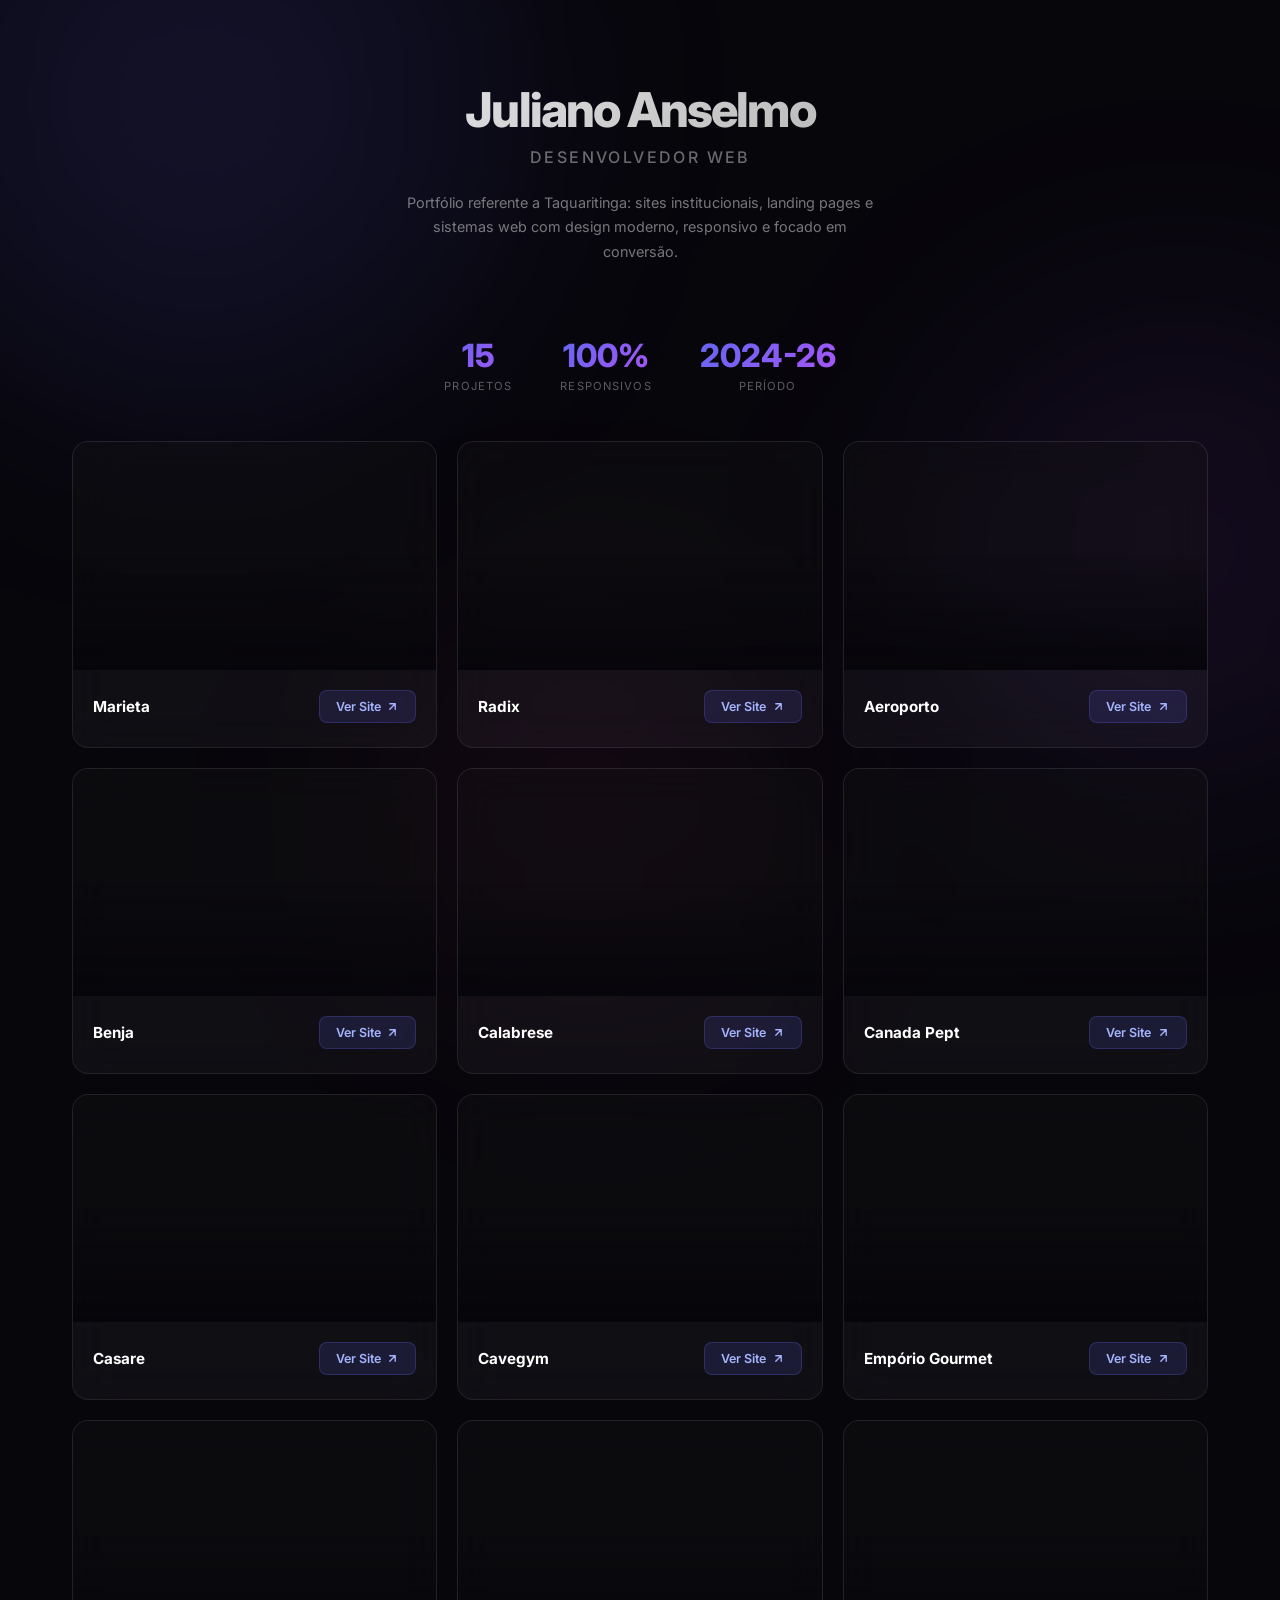
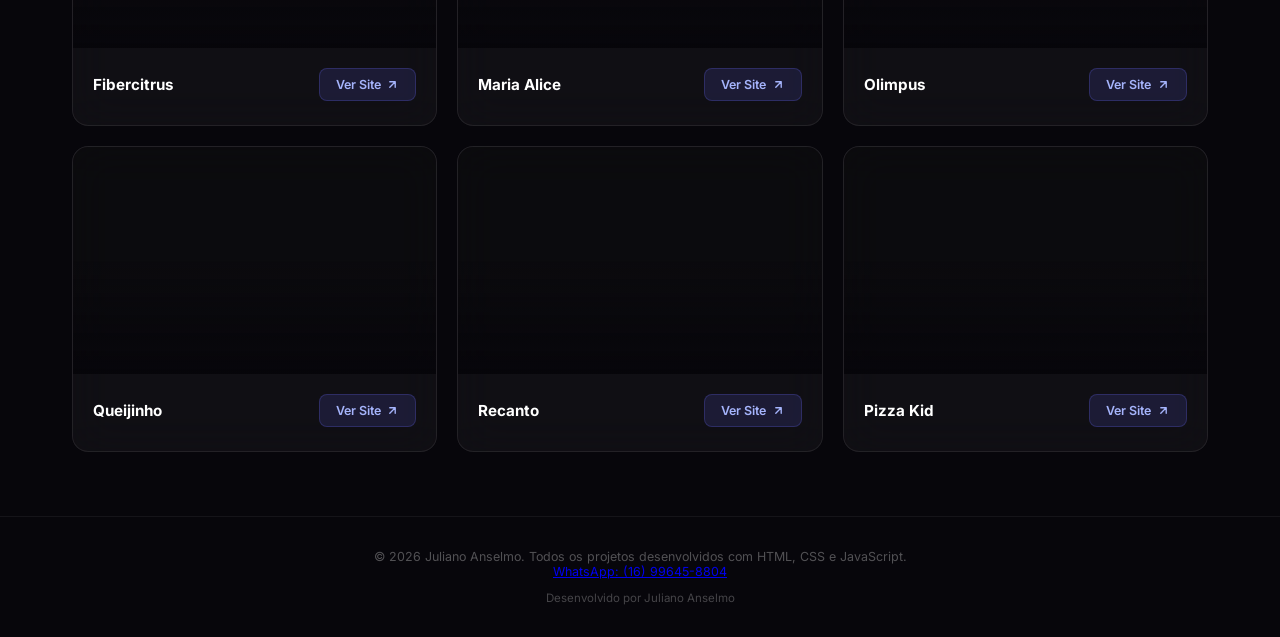
==== commit b614c616: "Adiciona repositório Pizza Kid e contato de WhatsApp - Adiciona novo card para o projeto Pizza Kid n" ====
--- a/index.html
+++ b/index.html
@@ -21,7 +21,7 @@
 
   <div class="counter">
     <div class="counter__item">
-      <div class="counter__number">14</div>
+      <div class="counter__number">15</div>
       <div class="counter__label">Projetos</div>
     </div>
     <div class="counter__item">
@@ -262,10 +262,27 @@
       </div>
     </div>
 
+    <div class="card">
+      <div class="card__preview">
+        <iframe class="card__iframe" src="https://julianoanselmo.github.io/pizzakid/" loading="lazy" sandbox="allow-same-origin" title="Pizza Kid"></iframe>
+        <div class="card__overlay"></div>
+      </div>
+      <div class="card__body">
+        <div>
+          <div class="card__name">Pizza Kid</div>
+        </div>
+        <a href="https://julianoanselmo.github.io/pizzakid/" target="_blank" rel="noopener" class="card__btn">
+          Ver Site
+          <svg viewBox="0 0 24 24" fill="none" stroke="currentColor" stroke-width="2.5" stroke-linecap="round" stroke-linejoin="round"><path d="M7 17L17 7M17 7H7M17 7V17"/></svg>
+        </a>
+      </div>
+    </div>
+
   </main>
 
   <footer class="footer">
     <p>&copy; 2026 Juliano Anselmo. Todos os projetos desenvolvidos com HTML, CSS e JavaScript.</p>
+    <p class="footer__contact"><a href="https://wa.me/5516996458804" target="_blank" rel="noopener">WhatsApp: (16) 99645-8804</a></p>
     <p class="footer__dev"><a href="https://julianoanselmo.github.io/portifolio/" target="_blank" rel="noopener">Desenvolvido por Juliano Anselmo</a></p>
   </footer>
 
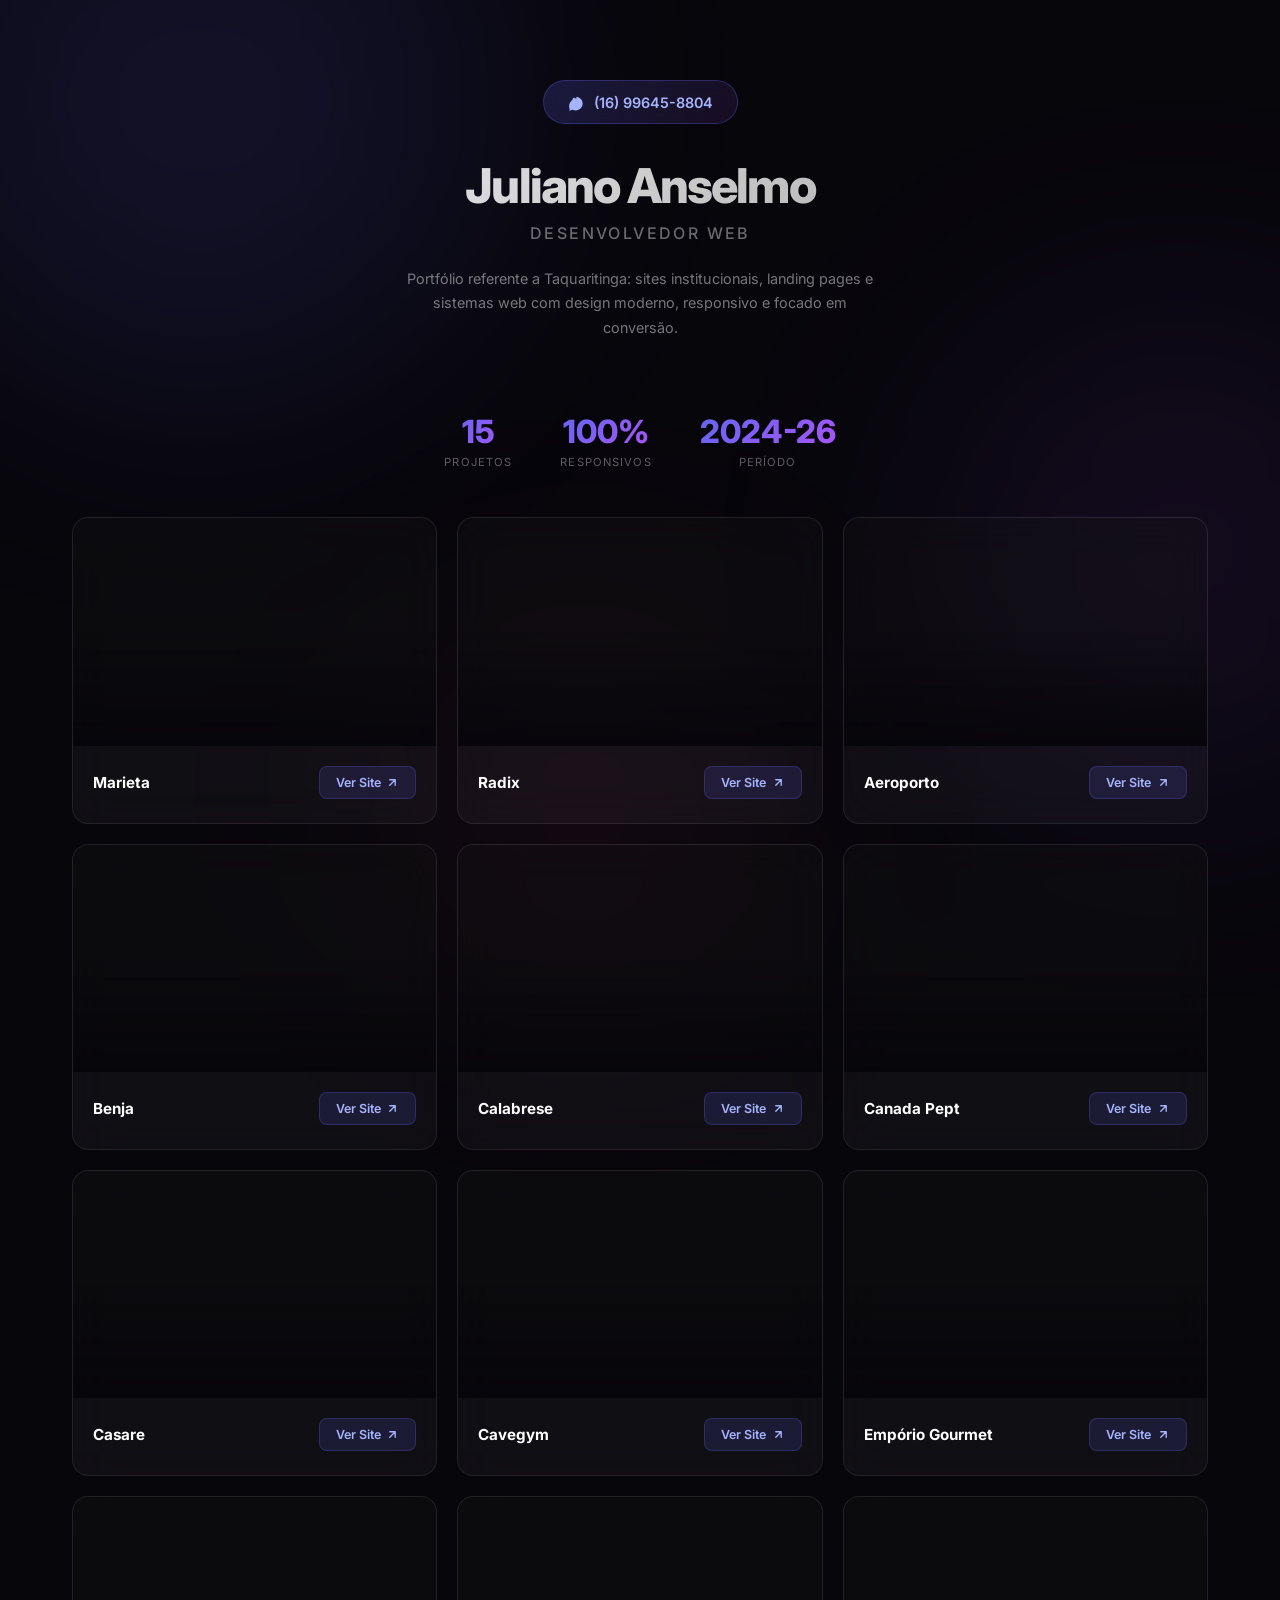
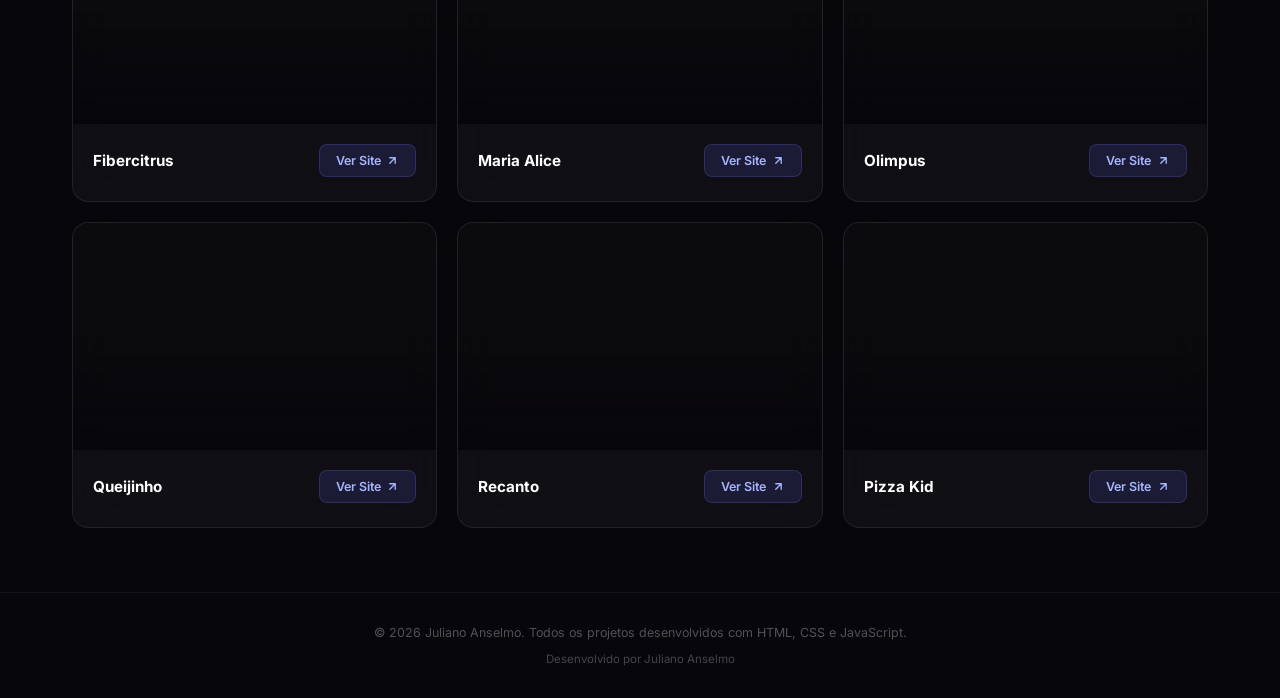
==== commit 6a144914: "Melhora contato: botão moderno no header - Move contato de WhatsApp para header em botão glassmorphi" ====
--- a/index.html
+++ b/index.html
@@ -14,6 +14,10 @@
   <div class="bg-glow bg-glow--3"></div>
 
   <header class="header">
+    <a href="https://wa.me/5516996458804" target="_blank" rel="noopener" class="header__contact">
+      <svg viewBox="0 0 24 24" fill="currentColor"><path d="M17.472 14.382c-.297-.149-1.758-.867-2.03-.967-.273-.099-.471-.148-.67.15-.197.297-.767.966-.94 1.164-.173.199-.347.223-.644.075-.297-.15-1.255-.463-2.39-1.475-.883-.788-1.48-1.761-1.653-2.059-.173-.297-.018-.458.13-.606.134-.133.298-.347.446-.52.149-.174.198-.298.298-.497.099-.198.05-.371-.025-.52-.075-.149-.669-1.612-.916-2.207-.242-.579-.487-.5-.67-.51-.173-.008-.371-.01-.57-.01-.198 0-.52.074-.792.372-.272.297-1.04 1.016-1.04 2.479 0 1.462 1.065 2.875 1.213 3.074.149.198 2.096 3.2 5.076 4.487.709.306 1.262.489 1.694.625.712.227 1.36.195 1.871.118.571-.085 1.758-.719 2.006-1.413.248-.694.248-1.289.173-1.413-.074-.124-.272-.198-.57-.347m-5.421-7.403h-.004a9.87 9.87 0 00-5.031 1.378c-3.055 2.043-5.555 5.236-5.555 8.897 0 1.52.3 2.969.823 4.294L1.5 23.5l4.752-1.236c1.236.657 2.632.99 4.1.99h.004c5.071 0 9.19-4.12 9.19-9.191 0-2.456-.979-4.766-2.743-6.496-1.764-1.73-4.108-2.686-6.532-2.687"/></svg>
+      <span>(16) 99645-8804</span>
+    </a>
     <h1 class="header__name">Juliano Anselmo</h1>
     <p class="header__role">Desenvolvedor Web</p>
     <p class="header__desc">Portfólio referente a Taquaritinga: sites institucionais, landing pages e sistemas web com design moderno, responsivo e focado em conversão.</p>
@@ -282,7 +286,6 @@
 
   <footer class="footer">
     <p>&copy; 2026 Juliano Anselmo. Todos os projetos desenvolvidos com HTML, CSS e JavaScript.</p>
-    <p class="footer__contact"><a href="https://wa.me/5516996458804" target="_blank" rel="noopener">WhatsApp: (16) 99645-8804</a></p>
     <p class="footer__dev"><a href="https://julianoanselmo.github.io/portifolio/" target="_blank" rel="noopener">Desenvolvido por Juliano Anselmo</a></p>
   </footer>
 
--- a/style.css
+++ b/style.css
@@ -61,6 +61,37 @@
   z-index: 1;
   text-align: center;
   padding: 5rem 2rem 2rem;
+}
+
+.header__contact {
+  display: inline-flex;
+  align-items: center;
+  gap: 0.5rem;
+  padding: 0.75rem 1.5rem;
+  background: linear-gradient(135deg, rgba(99,102,241,0.2), rgba(168,85,247,0.1));
+  border: 1px solid rgba(99,102,241,0.3);
+  border-radius: 50px;
+  color: var(--accent-light);
+  font-size: 0.9rem;
+  font-weight: 600;
+  text-decoration: none;
+  transition: all 0.3s ease;
+  margin-bottom: 2rem;
+  backdrop-filter: blur(10px);
+  -webkit-backdrop-filter: blur(10px);
+}
+
+.header__contact:hover {
+  background: linear-gradient(135deg, rgba(99,102,241,0.3), rgba(168,85,247,0.2));
+  border-color: rgba(99,102,241,0.5);
+  color: #fff;
+  box-shadow: 0 8px 32px rgba(99,102,241,0.25);
+  transform: translateY(-2px);
+}
+
+.header__contact svg {
+  width: 18px;
+  height: 18px;
 }
 
 .header__name {
@@ -254,6 +285,17 @@
     padding: 3rem 1.25rem 1.5rem;
   }
 
+  .header__contact {
+    font-size: 0.8rem;
+    padding: 0.6rem 1.25rem;
+    margin-bottom: 1.5rem;
+  }
+
+  .header__contact svg {
+    width: 16px;
+    height: 16px;
+  }
+
   .header__name {
     font-size: 2.2rem;
   }
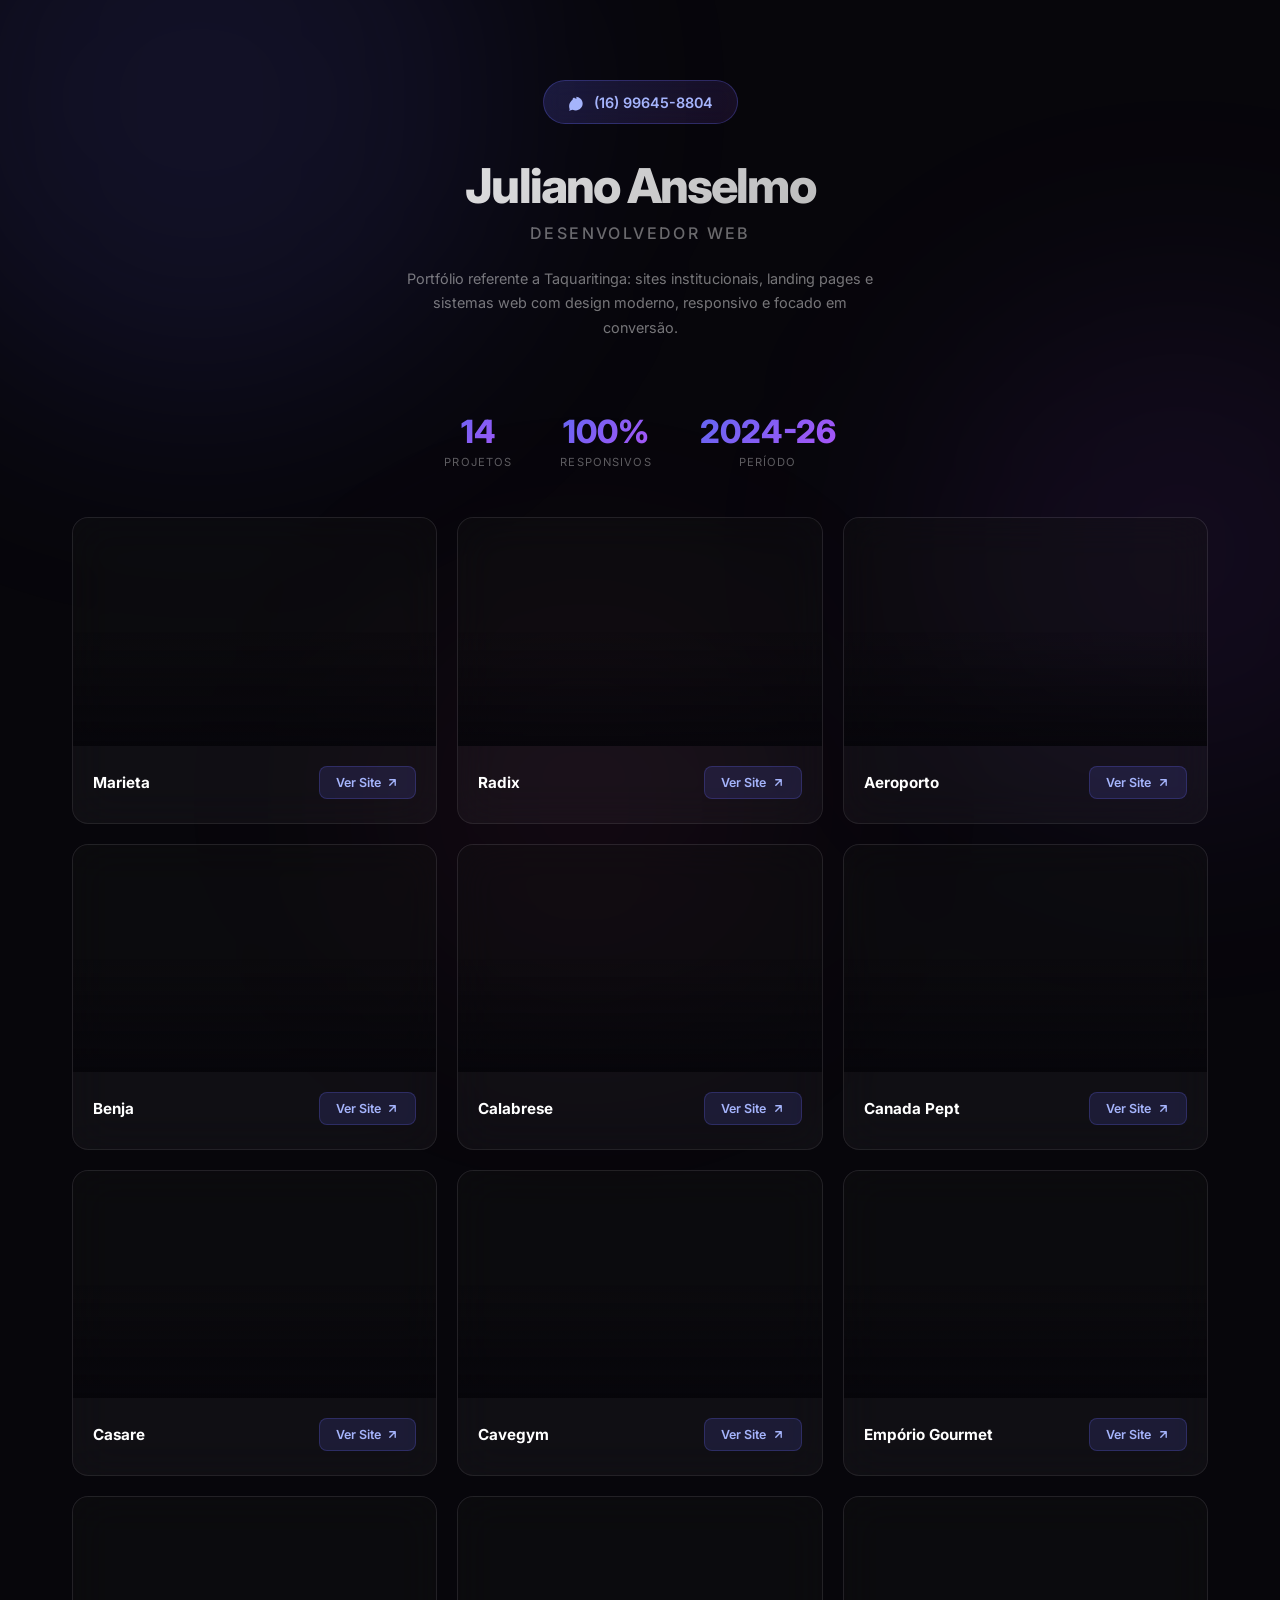
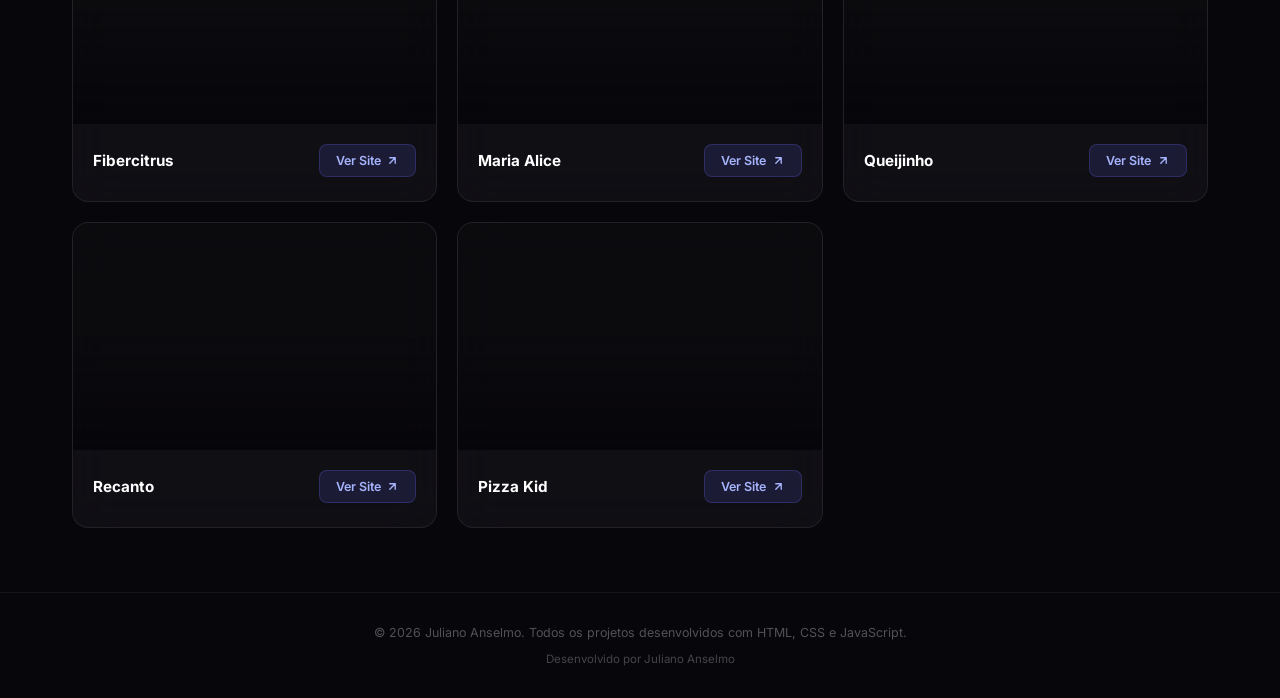
==== commit b714d9a6: "Remove projeto Olimpus - Remove card Olimpus do portfólio - Atualiza contador de 15 para 14 projetos" ====
--- a/index.html
+++ b/index.html
@@ -25,7 +25,7 @@
 
   <div class="counter">
     <div class="counter__item">
-      <div class="counter__number">15</div>
+      <div class="counter__number">14</div>
       <div class="counter__label">Projetos</div>
     </div>
     <div class="counter__item">
@@ -212,22 +212,6 @@
           <div class="card__name">Maria Alice</div>
         </div>
         <a href="https://julianoanselmo.github.io/mariaalice/" target="_blank" rel="noopener" class="card__btn">
-          Ver Site
-          <svg viewBox="0 0 24 24" fill="none" stroke="currentColor" stroke-width="2.5" stroke-linecap="round" stroke-linejoin="round"><path d="M7 17L17 7M17 7H7M17 7V17"/></svg>
-        </a>
-      </div>
-    </div>
-
-    <div class="card">
-      <div class="card__preview">
-        <iframe class="card__iframe" src="https://julianoanselmo.github.io/olimpus/" loading="lazy" sandbox="allow-same-origin" title="Olimpus"></iframe>
-        <div class="card__overlay"></div>
-      </div>
-      <div class="card__body">
-        <div>
-          <div class="card__name">Olimpus</div>
-        </div>
-        <a href="https://julianoanselmo.github.io/olimpus/" target="_blank" rel="noopener" class="card__btn">
           Ver Site
           <svg viewBox="0 0 24 24" fill="none" stroke="currentColor" stroke-width="2.5" stroke-linecap="round" stroke-linejoin="round"><path d="M7 17L17 7M17 7H7M17 7V17"/></svg>
         </a>
